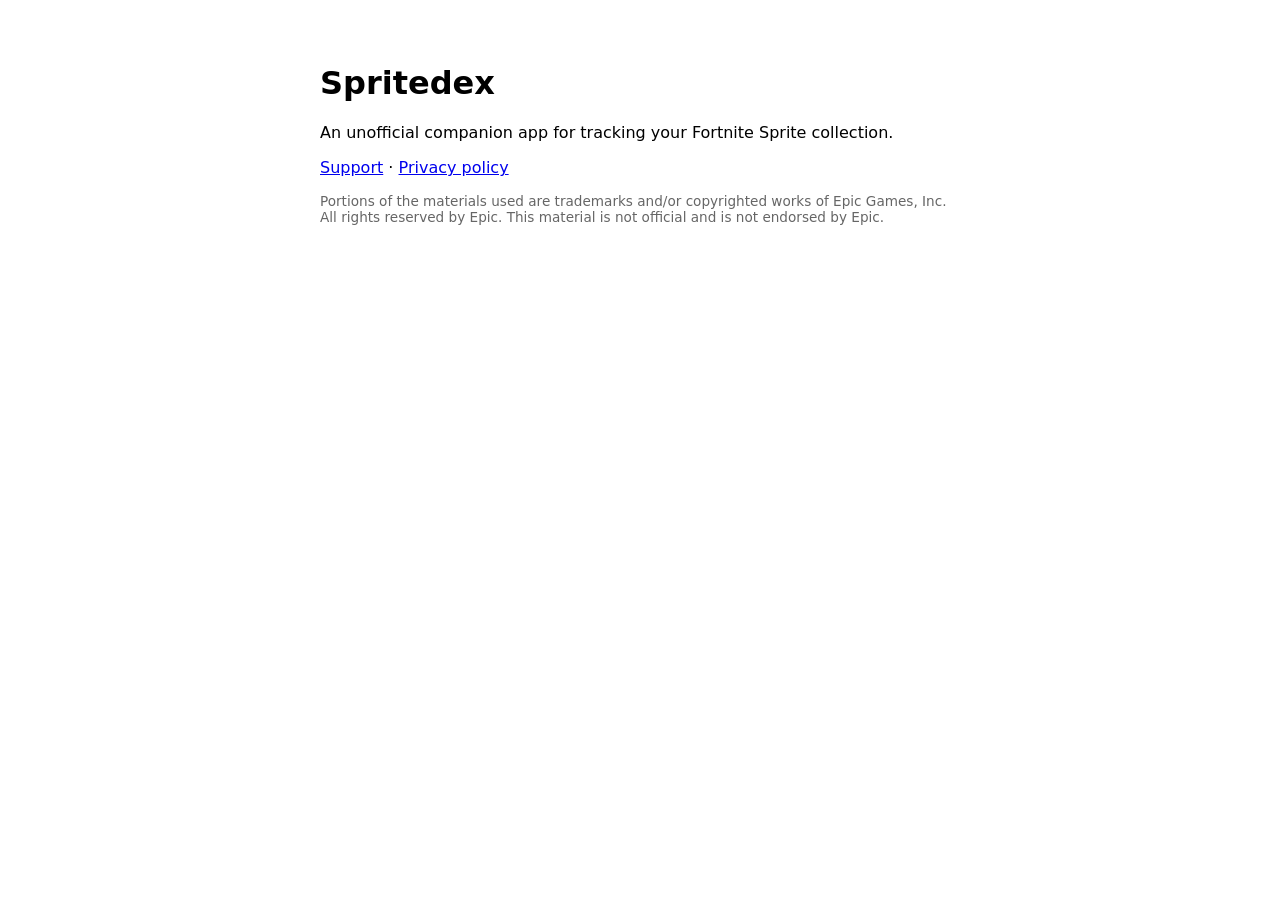
==== index.html @ 73707b05 "Spritedex support and privacy pages" ====
<!doctype html><html lang="en"><head><meta charset="utf-8"><title>Spritedex</title>
<meta name="viewport" content="width=device-width, initial-scale=1"></head>
<body style="font-family:-apple-system,system-ui;max-width:640px;margin:4rem auto;padding:0 1rem">
<h1>Spritedex</h1>
<p>An unofficial companion app for tracking your Fortnite Sprite collection.</p>
<p><a href="support.html">Support</a> · <a href="privacy.html">Privacy policy</a></p>
<p style="color:#666;font-size:.85rem">Portions of the materials used are trademarks and/or
copyrighted works of Epic Games, Inc. All rights reserved by Epic. This material is not
official and is not endorsed by Epic.</p>
</body></html>
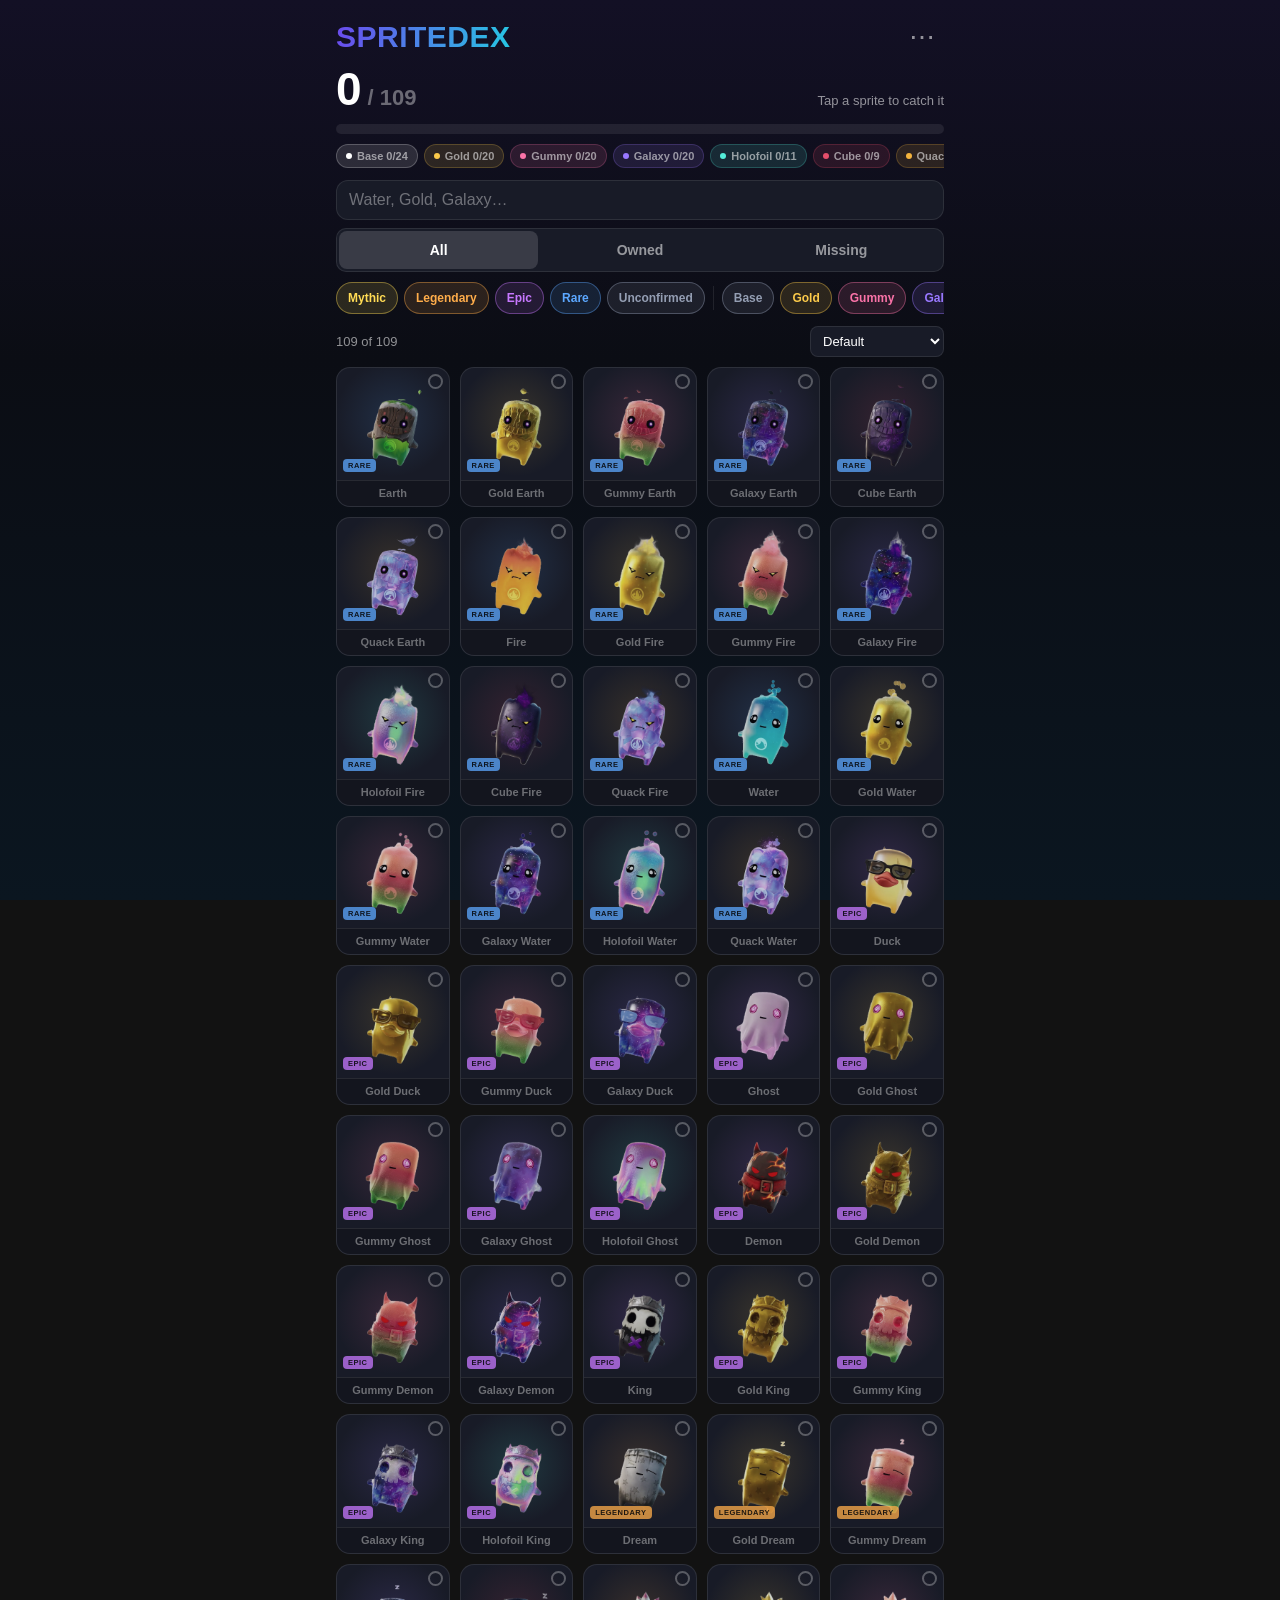
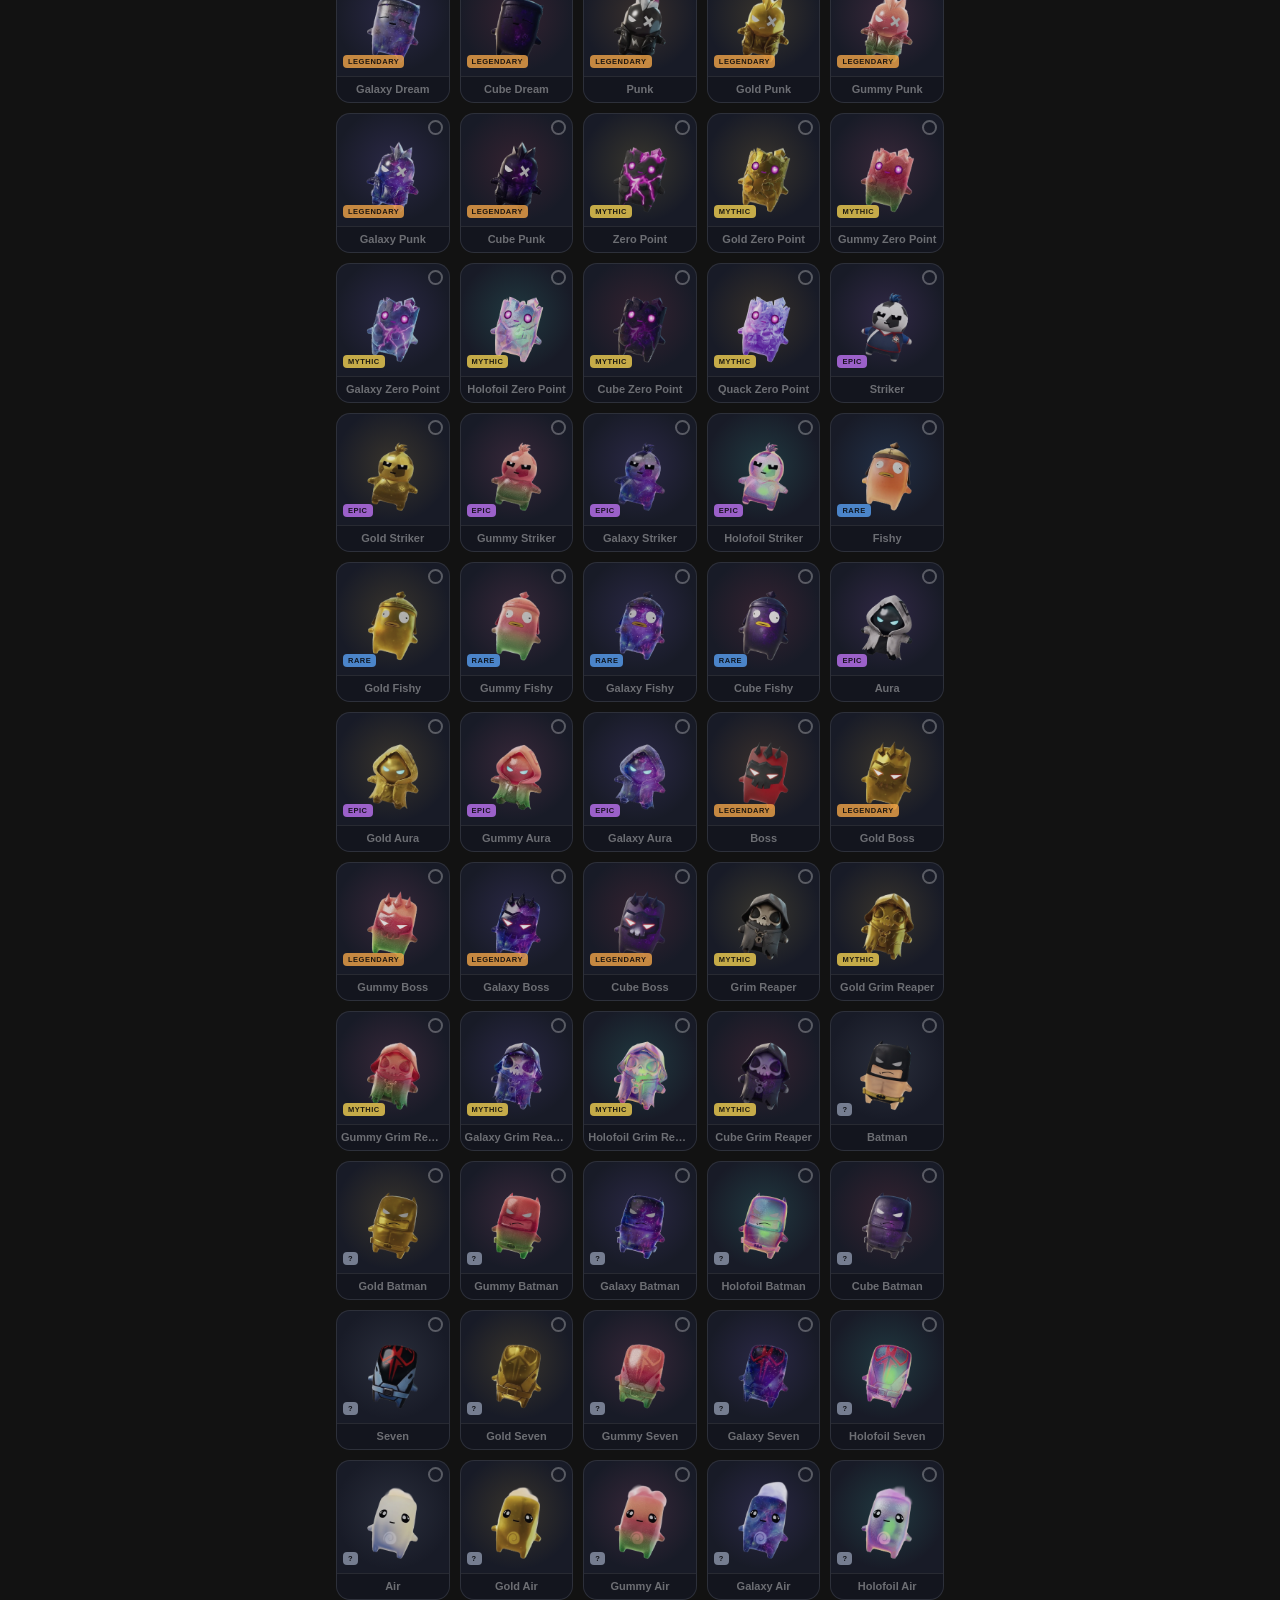
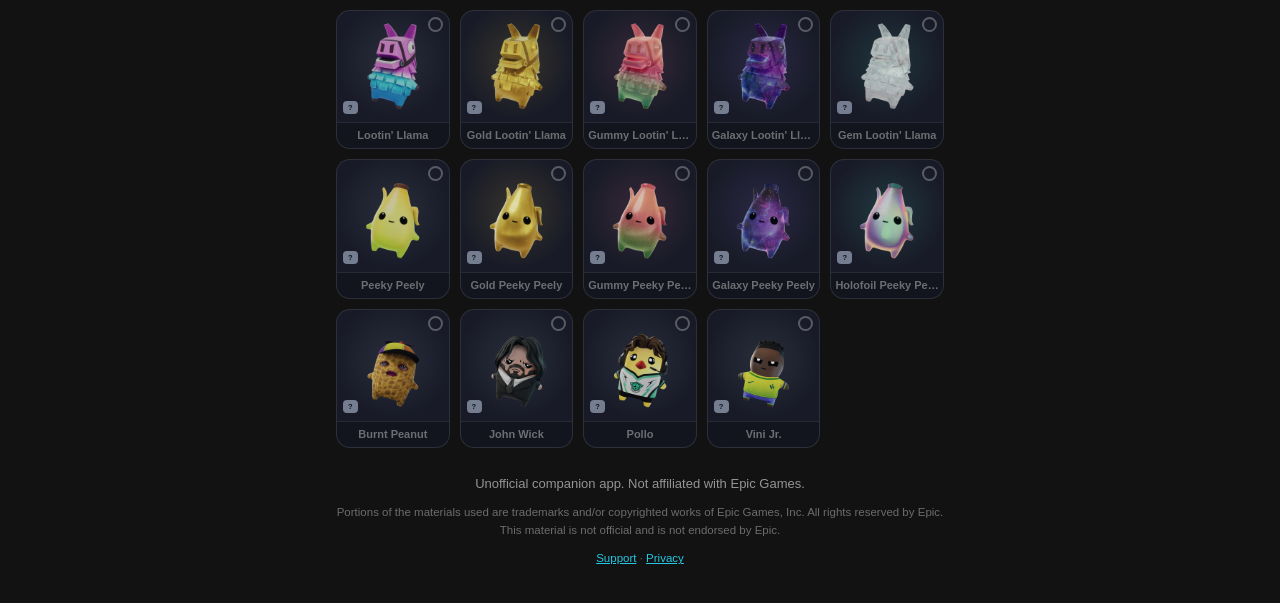
==== commit acd8291e: "deploy: 202608051106-b52d05c" ====
--- a/index.html
+++ b/index.html
@@ -1,10 +1,97 @@
-<!doctype html><html lang="en"><head><meta charset="utf-8"><title>Spritedex</title>
-<meta name="viewport" content="width=device-width, initial-scale=1"></head>
-<body style="font-family:-apple-system,system-ui;max-width:640px;margin:4rem auto;padding:0 1rem">
-<h1>Spritedex</h1>
-<p>An unofficial companion app for tracking your Fortnite Sprite collection.</p>
-<p><a href="support.html">Support</a> · <a href="privacy.html">Privacy policy</a></p>
-<p style="color:#666;font-size:.85rem">Portions of the materials used are trademarks and/or
-copyrighted works of Epic Games, Inc. All rights reserved by Epic. This material is not
-official and is not endorsed by Epic.</p>
-</body></html>
+<!doctype html>
+<html lang="en">
+<head>
+<meta charset="utf-8">
+<meta name="viewport" content="width=device-width, initial-scale=1, viewport-fit=cover">
+<title>Spritedex — Fortnite Sprite tracker</title>
+<meta name="description" content="Track every Fortnite Sprite and variant. Free, unofficial, works offline, no account needed.">
+<meta name="theme-color" content="#0b0d14">
+<link rel="manifest" href="manifest.webmanifest">
+<link rel="icon" href="assets/icon.png">
+<link rel="apple-touch-icon" href="assets/icon.png">
+<link rel="stylesheet" href="css/app.css">
+</head>
+<body>
+<main id="app">
+  <header class="top">
+    <h1 class="wordmark">SPRITEDEX</h1>
+    <button id="menuBtn" class="iconbtn" aria-label="Menu">⋯</button>
+  </header>
+
+  <section class="hero" aria-live="polite">
+    <div class="count-row">
+      <span id="ownedCount" class="count">0</span>
+      <span id="totalCount" class="count-total">/ 0</span>
+      <span id="milestone" class="milestone"></span>
+    </div>
+    <div class="bar"><div id="barFill" class="bar-fill"></div></div>
+    <div id="tierChips" class="tier-chips" role="list"></div>
+  </section>
+
+  <section class="filters">
+    <div class="searchbox">
+      <input id="search" type="search" placeholder="Water, Gold, Galaxy…"
+             autocomplete="off" autocapitalize="none" aria-label="Search sprites">
+    </div>
+    <div class="segmented" role="tablist" aria-label="Collection filter">
+      <button data-ownership="all" class="on" role="tab" aria-selected="true">All</button>
+      <button data-ownership="owned" role="tab" aria-selected="false">Owned</button>
+      <button data-ownership="missing" role="tab" aria-selected="false">Missing</button>
+    </div>
+    <div id="chipRow" class="chip-row"></div>
+    <div class="meta-row">
+      <span id="resultCount" class="result-count"></span>
+      <span class="spacer"></span>
+      <select id="sort" aria-label="Sort order">
+        <option value="standard">Default</option>
+        <option value="nameAsc">Name (A–Z)</option>
+        <option value="nameDesc">Name (Z–A)</option>
+        <option value="rarityDesc">Rarity (high first)</option>
+        <option value="rarityAsc">Rarity (low first)</option>
+        <option value="tier">Variant tier</option>
+      </select>
+      <button id="clearFilters" class="linkbtn" hidden>Clear</button>
+    </div>
+  </section>
+
+  <p id="storageWarning" class="banner" hidden>
+    Your browser is blocking storage (private browsing?), so catches won't survive
+    closing this tab. Export a share code from the ⋯ menu to keep them.
+  </p>
+
+  <section id="grid" class="grid" aria-label="Sprite collection"></section>
+
+  <footer class="foot">
+    <p>Unofficial companion app. Not affiliated with Epic Games.</p>
+    <p class="fine">Portions of the materials used are trademarks and/or copyrighted works
+    of Epic Games, Inc. All rights reserved by Epic. This material is not official and is
+    not endorsed by Epic.</p>
+    <p class="fine"><a href="support.html">Support</a> · <a href="privacy.html">Privacy</a></p>
+  </footer>
+</main>
+
+<dialog id="menu" class="sheet">
+  <h2>Your dex</h2>
+  <p class="fine">Catches are saved on this device automatically. To move them to
+  another device, copy your share code there.</p>
+  <div class="sheet-row">
+    <button id="exportBtn">Copy share code</button>
+    <output id="exportOut" class="code"></output>
+  </div>
+  <div class="sheet-row">
+    <input id="importIn" placeholder="Paste a share code…" autocomplete="off" autocapitalize="none">
+    <button id="importBtn">Import</button>
+    <span id="importMsg" class="fine" role="status"></span>
+  </div>
+  <div class="sheet-row danger-row">
+    <button id="resetBtn" class="danger">Delete all my catches</button>
+  </div>
+  <p class="fine">Spritedex is free fan content under
+  <a href="https://legal.epicgames.com/epicgames/fan-art-policy" rel="noopener">Epic's Fan Content Policy</a>.
+  No ads, no accounts, no tracking.</p>
+  <button id="closeMenu" class="linkbtn">Close</button>
+</dialog>
+
+<script type="module" src="js/app.js"></script>
+</body>
+</html>
--- a/css/app.css
+++ b/css/app.css
@@ -0,0 +1,261 @@
+/* Spritedex — mobile-first port of the app's dark dex design (D-16/D-20). */
+
+:root {
+  --surface: #0b0d14;
+  --raised: #181b27;
+  --hairline: rgba(255, 255, 255, .09);
+  --ink: #fff;
+  --dim: rgba(255, 255, 255, .55);
+  --faint: rgba(255, 255, 255, .38);
+  --brand-a: #6b4aed;
+  --brand-b: #26c7e3;
+  --brand-c: #fa73a8;
+  --rare: #5ca8ff;
+  --epic: #c778ff;
+  --legendary: #ffad4a;
+  --mythic: #ffdb54;
+  --unknown: #949eb3;
+  --gold: #fac94a;
+  --gummy: #fa73a8;
+  --galaxy: #9978ff;
+  --holofoil: #54edd9;
+  --cube: #e64f6b;
+  --quack: #f2b33d;
+  --gem: #43d9c4;
+  --special: #8c9eff;
+}
+
+* { box-sizing: border-box; }
+html { color-scheme: dark; }
+
+body {
+  margin: 0;
+  background:
+    linear-gradient(180deg, #131025 0%, var(--surface) 40%, #0b1620 100%) fixed;
+  color: var(--ink);
+  font-family: -apple-system, BlinkMacSystemFont, "SF Pro Rounded", "Segoe UI",
+    Roboto, sans-serif;
+  -webkit-tap-highlight-color: transparent;
+}
+
+#app {
+  max-width: 640px;
+  margin: 0 auto;
+  padding: max(12px, env(safe-area-inset-top)) 16px calc(24px + env(safe-area-inset-bottom));
+}
+
+/* --- Header + hero --------------------------------------------------------- */
+
+.top { display: flex; align-items: center; justify-content: space-between; }
+
+.wordmark {
+  margin: 8px 0;
+  font-size: 30px;
+  font-weight: 900;
+  letter-spacing: .5px;
+  background: linear-gradient(100deg, var(--brand-a), var(--brand-b));
+  -webkit-background-clip: text;
+  background-clip: text;
+  color: transparent;
+}
+
+.iconbtn {
+  background: none; border: 0; color: var(--dim);
+  font-size: 26px; line-height: 1;
+  min-width: 44px; min-height: 44px; cursor: pointer;
+}
+
+.count-row { display: flex; align-items: baseline; gap: 6px; }
+.count { font-size: 46px; font-weight: 900; font-variant-numeric: tabular-nums; }
+.count-total { font-size: 22px; font-weight: 700; color: var(--faint); }
+.milestone { margin-left: auto; font-size: 13px; color: var(--dim); text-align: right; }
+
+.bar {
+  height: 10px; border-radius: 99px;
+  background: rgba(255, 255, 255, .08);
+  overflow: hidden; margin: 8px 0 10px;
+}
+.bar-fill {
+  height: 100%; width: 0; border-radius: 99px;
+  background: linear-gradient(90deg, var(--brand-b), var(--brand-a), var(--brand-c));
+  box-shadow: 0 0 12px rgba(107, 74, 237, .6);
+  transition: width .45s cubic-bezier(.22, 1, .36, 1);
+}
+
+.tier-chips { display: flex; gap: 6px; overflow-x: auto; padding-bottom: 4px; scrollbar-width: none; }
+.tier-chips::-webkit-scrollbar { display: none; }
+.tier-chip {
+  flex: 0 0 auto;
+  display: inline-flex; align-items: center; gap: 5px;
+  font-size: 11px; font-weight: 700; font-variant-numeric: tabular-nums;
+  color: var(--dim);
+  padding: 5px 9px; border-radius: 99px;
+  background: color-mix(in srgb, var(--chip, #fff) 12%, transparent);
+  border: 1px solid color-mix(in srgb, var(--chip, #fff) 22%, transparent);
+  white-space: nowrap;
+}
+.tier-chip.done { color: var(--ink); border-color: color-mix(in srgb, var(--chip) 70%, transparent); }
+.tier-chip .dot { width: 6px; height: 6px; border-radius: 50%; background: var(--chip, #fff); }
+
+/* --- Filters --------------------------------------------------------------- */
+
+.filters { display: grid; gap: 8px; margin-top: 8px; }
+
+.searchbox input {
+  width: 100%; font-size: 16px;
+  padding: 10px 12px;
+  color: var(--ink); background: var(--raised);
+  border: 1px solid var(--hairline); border-radius: 12px;
+}
+.searchbox input::placeholder { color: var(--faint); }
+
+.segmented {
+  display: grid; grid-template-columns: 1fr 1fr 1fr;
+  background: var(--raised); border: 1px solid var(--hairline);
+  border-radius: 10px; padding: 2px; gap: 2px;
+}
+.segmented button {
+  border: 0; border-radius: 8px; padding: 8px 0;
+  background: none; color: var(--dim);
+  font-size: 14px; font-weight: 600; cursor: pointer; min-height: 38px;
+}
+.segmented button.on { background: rgba(255, 255, 255, .14); color: var(--ink); }
+
+.chip-row { display: flex; gap: 6px; overflow-x: auto; padding: 2px 0 4px; scrollbar-width: none; }
+.chip-row::-webkit-scrollbar { display: none; }
+.chip {
+  flex: 0 0 auto;
+  font-size: 12px; font-weight: 800;
+  padding: 6px 11px; border-radius: 99px;
+  color: var(--chip); cursor: pointer;
+  background: color-mix(in srgb, var(--chip) 13%, transparent);
+  border: 1px solid color-mix(in srgb, var(--chip) 40%, transparent);
+  min-height: 32px;
+}
+.chip.on { background: var(--chip); color: rgba(0, 0, 0, .85); border-color: transparent; }
+.chip-divider { flex: 0 0 1px; background: var(--hairline); margin: 4px 2px; }
+
+.meta-row { display: flex; align-items: center; gap: 10px; }
+.result-count { font-size: 13px; color: var(--dim); font-variant-numeric: tabular-nums; }
+.spacer { flex: 1; }
+.meta-row select {
+  background: var(--raised); color: var(--ink);
+  border: 1px solid var(--hairline); border-radius: 8px;
+  font-size: 13px; padding: 6px 8px;
+}
+.linkbtn { background: none; border: 0; color: var(--brand-b); font-size: 13px; cursor: pointer; min-height: 32px; }
+
+.banner {
+  background: rgba(230, 79, 107, .14);
+  border: 1px solid rgba(230, 79, 107, .4);
+  border-radius: 12px; padding: 10px 12px;
+  font-size: 13px; color: var(--ink);
+}
+
+/* --- Grid ------------------------------------------------------------------ */
+
+.grid {
+  margin-top: 10px;
+  display: grid;
+  grid-template-columns: repeat(3, 1fr);
+  gap: 10px;
+}
+@media (min-width: 480px) { .grid { grid-template-columns: repeat(4, 1fr); } }
+@media (min-width: 640px) { .grid { grid-template-columns: repeat(5, 1fr); } }
+
+.tile {
+  position: relative;
+  border: 1px solid var(--hairline);
+  border-radius: 14px;
+  background: var(--raised);
+  overflow: hidden;
+  cursor: pointer;
+  padding: 0;
+  text-align: center;
+  color: var(--ink);
+  transition: box-shadow .25s, border-color .25s, transform .15s;
+}
+.tile:active { transform: scale(.96); }
+
+.tile .art {
+  aspect-ratio: 1;
+  display: grid; place-items: center;
+  background: radial-gradient(circle at 50% 45%,
+    color-mix(in srgb, var(--tint) 14%, transparent), transparent 70%);
+}
+.tile img {
+  width: 82%; height: 82%; object-fit: contain;
+  filter: saturate(.72) opacity(.85);
+  transition: filter .25s;
+}
+.tile .ribbon {
+  position: absolute; left: 6px; bottom: 34px;
+  font-size: 7.5px; font-weight: 900; letter-spacing: .5px;
+  padding: 2px 5px; border-radius: 4px;
+  background: var(--rtint); color: rgba(0, 0, 0, .88);
+  opacity: .75;
+}
+.tile .ring {
+  position: absolute; top: 6px; right: 6px;
+  width: 15px; height: 15px; border-radius: 50%;
+  border: 2px solid rgba(255, 255, 255, .28);
+}
+.tile .name {
+  display: block;
+  font-size: 11px; font-weight: 600;
+  color: var(--faint);
+  padding: 6px 4px 7px;
+  background: rgba(0, 0, 0, .22);
+  border-top: 1px solid var(--hairline);
+  overflow: hidden; text-overflow: ellipsis; white-space: nowrap;
+}
+
+.tile.owned { border-color: color-mix(in srgb, var(--tint) 90%, transparent); box-shadow: 0 3px 14px color-mix(in srgb, var(--tint) 35%, transparent); }
+.tile.owned img { filter: none; }
+.tile.owned .ribbon { opacity: 1; }
+.tile.owned .ring { border-color: transparent; background: var(--tint); }
+.tile.owned .ring::after {
+  content: "✓"; display: grid; place-items: center;
+  font-size: 11px; font-weight: 900; color: rgba(0, 0, 0, .78);
+  width: 100%; height: 100%;
+}
+.tile.owned .name { color: var(--ink); }
+
+.empty {
+  grid-column: 1 / -1;
+  text-align: center; color: var(--dim);
+  padding: 32px 12px; font-size: 14px;
+}
+
+/* --- Footer + sheet -------------------------------------------------------- */
+
+.foot { margin-top: 28px; text-align: center; color: var(--dim); font-size: 13px; }
+.fine { color: var(--faint); font-size: 11.5px; line-height: 1.5; }
+.fine a { color: var(--brand-b); }
+
+.sheet {
+  background: var(--raised); color: var(--ink);
+  border: 1px solid var(--hairline); border-radius: 18px;
+  width: min(92vw, 420px);
+  padding: 20px;
+}
+.sheet::backdrop { background: rgba(0, 0, 0, .6); }
+.sheet h2 { margin: 0 0 4px; font-size: 20px; }
+.sheet-row { display: flex; flex-wrap: wrap; gap: 8px; align-items: center; margin: 12px 0; }
+.sheet-row input {
+  flex: 1; min-width: 0; font-size: 14px;
+  background: var(--surface); color: var(--ink);
+  border: 1px solid var(--hairline); border-radius: 8px; padding: 8px 10px;
+}
+.sheet button {
+  background: rgba(255, 255, 255, .12); color: var(--ink);
+  border: 1px solid var(--hairline); border-radius: 9px;
+  font-size: 14px; font-weight: 600; padding: 8px 12px;
+  cursor: pointer; min-height: 40px;
+}
+.sheet button.danger { background: rgba(230, 79, 107, .18); border-color: rgba(230, 79, 107, .5); color: #ff8fa3; }
+.code { font-family: ui-monospace, monospace; font-size: 11px; word-break: break-all; color: var(--dim); }
+
+@media (prefers-reduced-motion: reduce) {
+  * { transition: none !important; }
+}
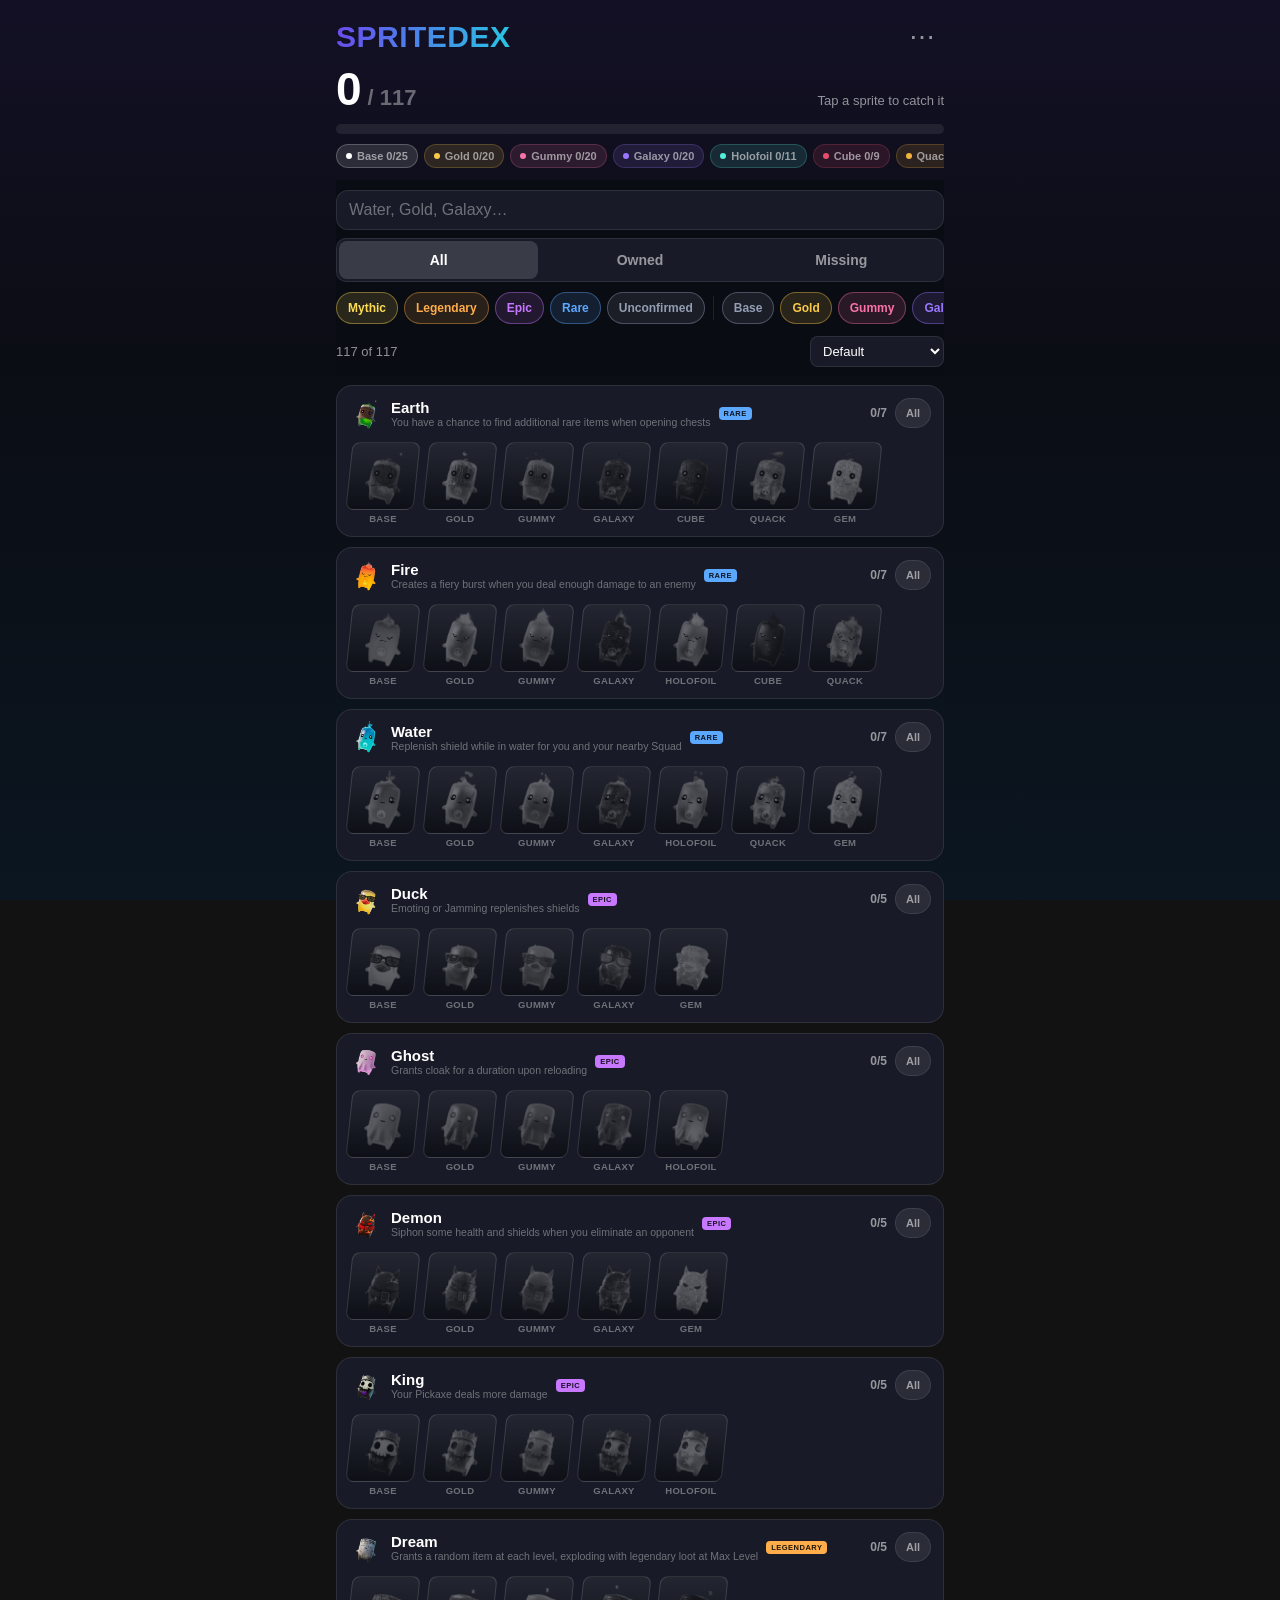
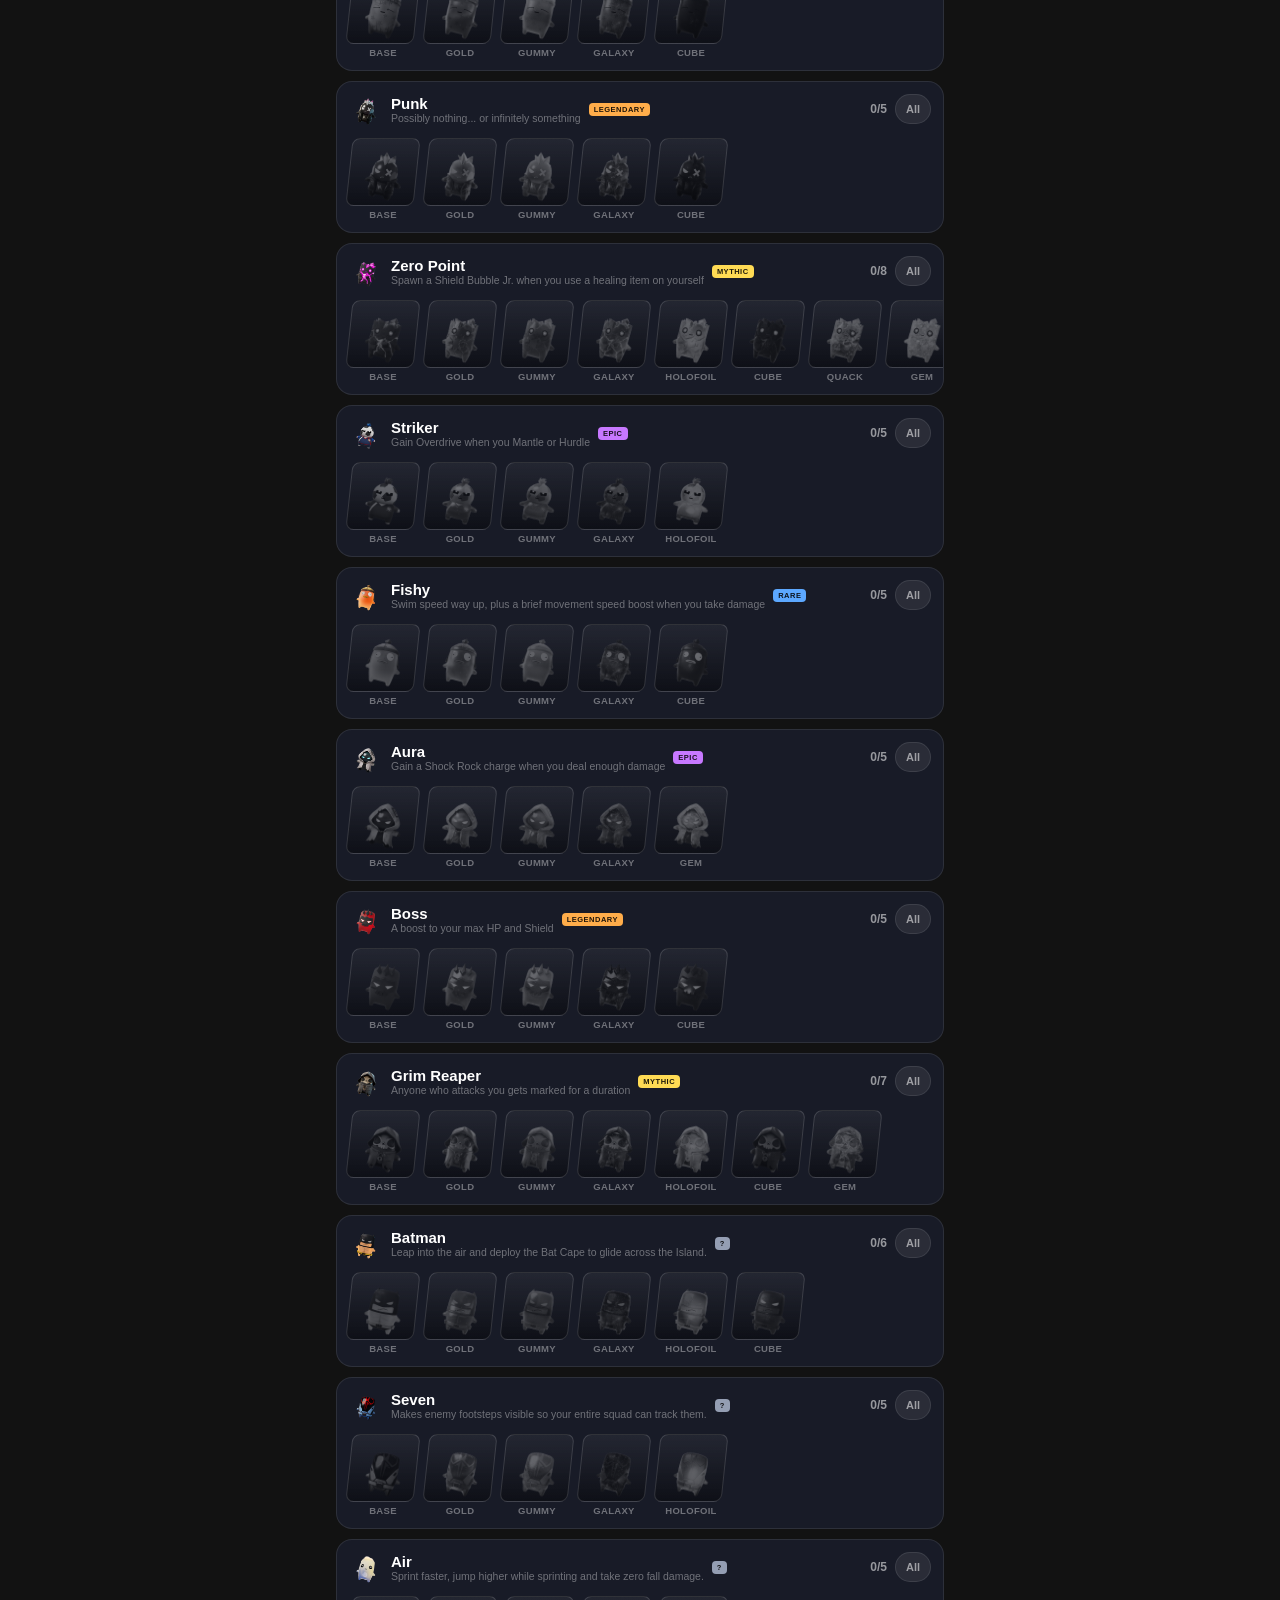
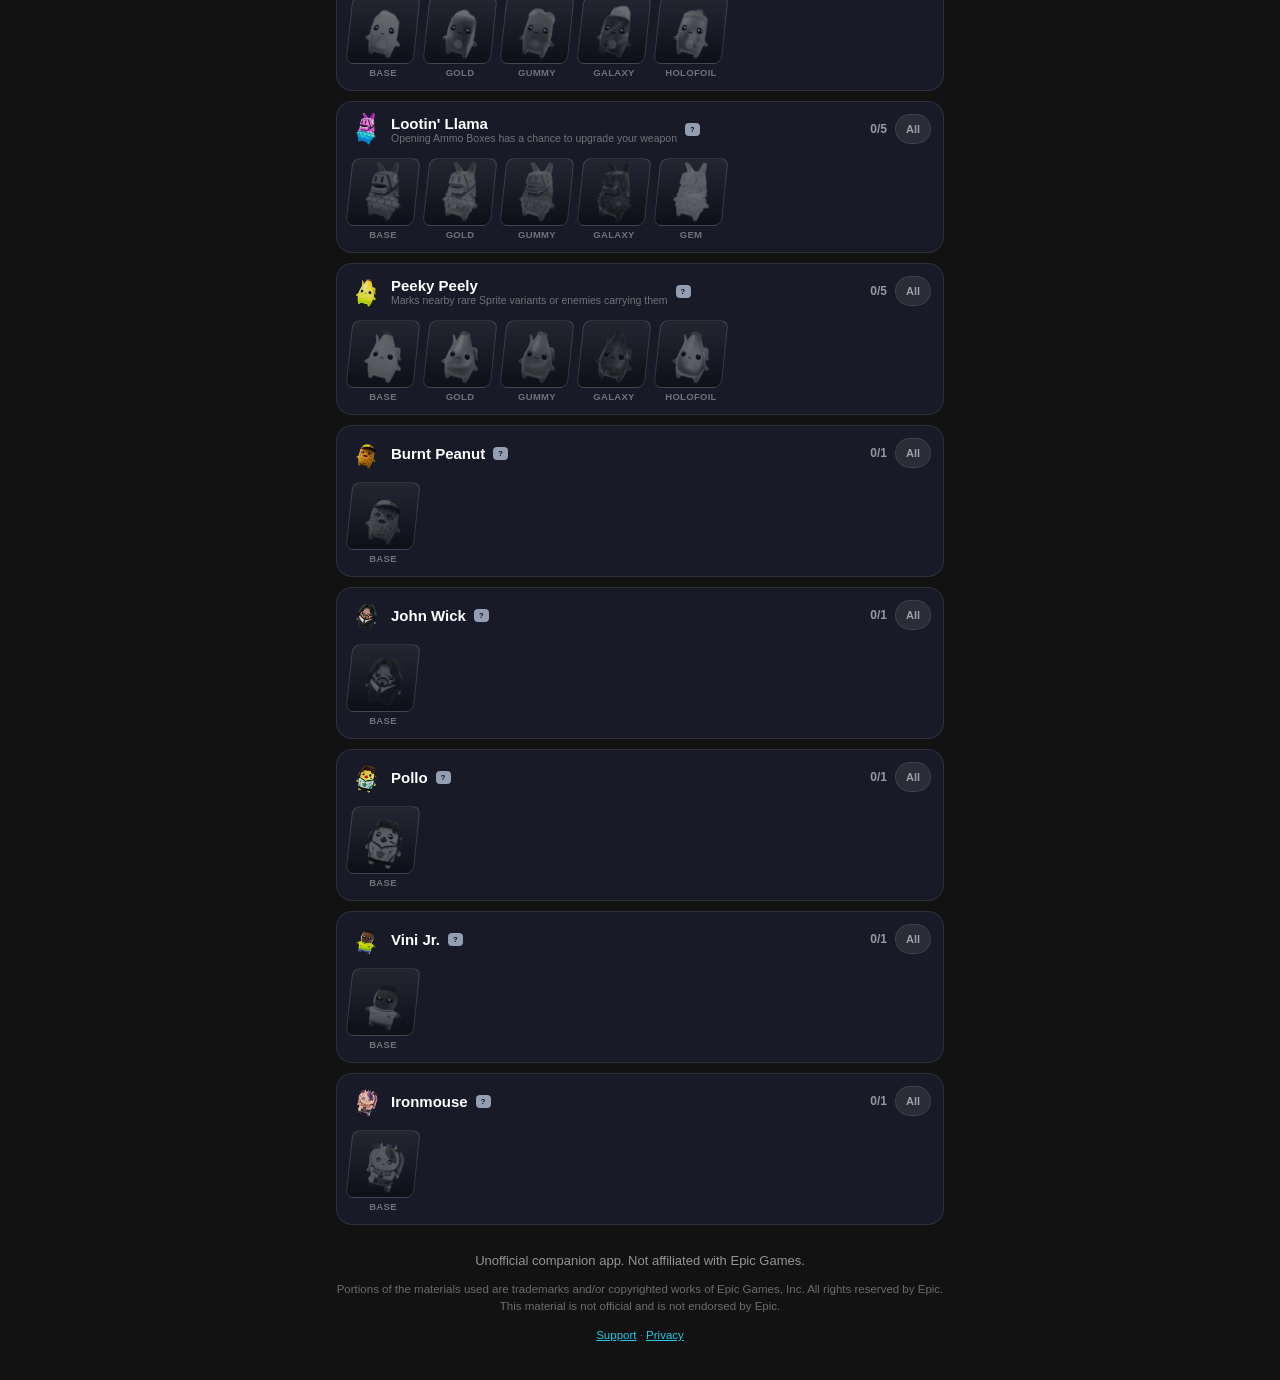
==== commit 6b707123: "deploy: 202608081153-5a76aeb" ====
--- a/index.html
+++ b/index.html
@@ -48,7 +48,6 @@
         <option value="nameDesc">Name (Z–A)</option>
         <option value="rarityDesc">Rarity (high first)</option>
         <option value="rarityAsc">Rarity (low first)</option>
-        <option value="tier">Variant tier</option>
       </select>
       <button id="clearFilters" class="linkbtn" hidden>Clear</button>
     </div>
@@ -59,7 +58,7 @@
     closing this tab. Export a share code from the ⋯ menu to keep them.
   </p>
 
-  <section id="grid" class="grid" aria-label="Sprite collection"></section>
+  <section id="groups" class="groups" aria-label="Sprite collection"></section>
 
   <footer class="foot">
     <p>Unofficial companion app. Not affiliated with Epic Games.</p>
@@ -86,6 +85,8 @@
   <div class="sheet-row danger-row">
     <button id="resetBtn" class="danger">Delete all my catches</button>
   </div>
+  <h3 class="fine-h">Variant tiers</h3>
+  <div id="tierLegend" class="legend"></div>
   <p class="fine">Spritedex is free fan content under
   <a href="https://legal.epicgames.com/epicgames/fan-art-policy" rel="noopener">Epic's Fan Content Policy</a>.
   No ads, no accounts, no tracking.</p>
--- a/css/app.css
+++ b/css/app.css
@@ -21,7 +21,7 @@
   --holofoil: #54edd9;
   --cube: #e64f6b;
   --quack: #f2b33d;
-  --gem: #43d9c4;
+  --gem: #8fb8e8;
   --special: #8c9eff;
 }
 
@@ -99,7 +99,13 @@
 
 /* --- Filters --------------------------------------------------------------- */
 
-.filters { display: grid; gap: 8px; margin-top: 8px; }
+.filters {
+  display: grid; gap: 8px; margin-top: 8px;
+  position: sticky; top: 0; z-index: 30;
+  padding: 10px 0 8px;
+  background: color-mix(in srgb, var(--surface) 88%, transparent);
+  -webkit-backdrop-filter: blur(8px); backdrop-filter: blur(8px);
+}
 
 .searchbox input {
   width: 100%; font-size: 16px;
@@ -152,80 +158,110 @@
   font-size: 13px; color: var(--ink);
 }
 
-/* --- Grid ------------------------------------------------------------------ */
-
-.grid {
-  margin-top: 10px;
-  display: grid;
-  grid-template-columns: repeat(3, 1fr);
-  gap: 10px;
-}
-@media (min-width: 480px) { .grid { grid-template-columns: repeat(4, 1fr); } }
-@media (min-width: 640px) { .grid { grid-template-columns: repeat(5, 1fr); } }
-
-.tile {
-  position: relative;
+/* --- Sprite rows ----------------------------------------------------------- */
+
+.groups { margin-top: 10px; display: grid; gap: 10px; }
+
+.srow {
   border: 1px solid var(--hairline);
-  border-radius: 14px;
+  border-radius: 16px;
   background: var(--raised);
+  padding: 10px 0 6px;
   overflow: hidden;
-  cursor: pointer;
-  padding: 0;
-  text-align: center;
-  color: var(--ink);
-  transition: box-shadow .25s, border-color .25s, transform .15s;
-}
-.tile:active { transform: scale(.96); }
-
-.tile .art {
-  aspect-ratio: 1;
-  display: grid; place-items: center;
-  background: radial-gradient(circle at 50% 45%,
-    color-mix(in srgb, var(--tint) 14%, transparent), transparent 70%);
-}
-.tile img {
-  width: 82%; height: 82%; object-fit: contain;
-  filter: saturate(.72) opacity(.85);
-  transition: filter .25s;
-}
-.tile .ribbon {
-  position: absolute; left: 6px; bottom: 34px;
+}
+.srow.full { border-color: color-mix(in srgb, var(--rtint) 55%, transparent); }
+
+.srow-head {
+  display: flex; align-items: center; gap: 8px;
+  padding: 0 12px;
+  min-width: 0;
+}
+.srow-hero { width: 34px; height: 34px; object-fit: contain; flex: none; }
+.srow-title { min-width: 0; display: flex; flex-direction: column; }
+.srow-name { font-size: 15px; font-weight: 800; white-space: nowrap; overflow: hidden; text-overflow: ellipsis; }
+.srow-power {
+  font-size: 10.5px; color: var(--faint);
+  white-space: nowrap; overflow: hidden; text-overflow: ellipsis;
+}
+.srow-rarity {
+  flex: none;
   font-size: 7.5px; font-weight: 900; letter-spacing: .5px;
   padding: 2px 5px; border-radius: 4px;
-  background: var(--rtint); color: rgba(0, 0, 0, .88);
-  opacity: .75;
-}
-.tile .ring {
-  position: absolute; top: 6px; right: 6px;
-  width: 15px; height: 15px; border-radius: 50%;
-  border: 2px solid rgba(255, 255, 255, .28);
-}
-.tile .name {
-  display: block;
-  font-size: 11px; font-weight: 600;
-  color: var(--faint);
-  padding: 6px 4px 7px;
-  background: rgba(0, 0, 0, .22);
-  border-top: 1px solid var(--hairline);
-  overflow: hidden; text-overflow: ellipsis; white-space: nowrap;
-}
-
-.tile.owned { border-color: color-mix(in srgb, var(--tint) 90%, transparent); box-shadow: 0 3px 14px color-mix(in srgb, var(--tint) 35%, transparent); }
-.tile.owned img { filter: none; }
-.tile.owned .ribbon { opacity: 1; }
-.tile.owned .ring { border-color: transparent; background: var(--tint); }
-.tile.owned .ring::after {
-  content: "✓"; display: grid; place-items: center;
-  font-size: 11px; font-weight: 900; color: rgba(0, 0, 0, .78);
-  width: 100%; height: 100%;
-}
-.tile.owned .name { color: var(--ink); }
+  background: var(--rtint); color: rgba(0,0,0,.88);
+}
+.srow-count {
+  flex: none; margin-left: auto;
+  font-size: 12px; font-weight: 700; font-variant-numeric: tabular-nums;
+  color: var(--dim);
+}
+.srow-all {
+  flex: none;
+  font-size: 11px; font-weight: 800;
+  padding: 5px 10px; min-height: 30px;
+  border-radius: 99px; border: 1px solid var(--hairline);
+  background: rgba(255,255,255,.08); color: var(--dim); cursor: pointer;
+}
+.srow.full .srow-all { background: var(--rtint); border-color: transparent; color: rgba(0,0,0,.85); }
+
+/* Horizontally scrolling variant tiles — the collection itself. */
+.vt-row {
+  display: flex; gap: 9px;
+  margin-top: 8px; padding: 4px 12px 6px;
+  overflow-x: auto; -webkit-overflow-scrolling: touch; scrollbar-width: none;
+}
+.vt-row::-webkit-scrollbar { display: none; }
+
+.vt-col { flex: none; display: flex; flex-direction: column; align-items: center; gap: 3px; }
+
+.vt {
+  position: relative;
+  width: 68px; height: 68px;
+  padding: 0; cursor: pointer;
+  border-radius: 8px;
+  transform: skew(-6deg);
+  border: 1.5px solid rgba(255,255,255,.14);
+  background: linear-gradient(180deg, rgba(255,255,255,.05), rgba(0,0,0,.4));
+  transition: transform .1s ease, box-shadow .25s, border-color .25s;
+  overflow: hidden;
+}
+.vt:active { transform: skew(-6deg) scale(.92); }
+.vt-in {
+  position: absolute; inset: 0;
+  transform: skew(6deg) scale(1.08);
+  display: grid; place-items: center;
+}
+.vt-in img {
+  width: 100%; height: 100%; object-fit: contain; padding: 4px;
+  filter: grayscale(1) brightness(.85) opacity(.45);
+  transition: filter .2s;
+}
+.vt.owned {
+  border-color: rgba(255,255,255,.85);
+  background: radial-gradient(120% 100% at 50% 115%,
+    color-mix(in srgb, var(--tint) 35%, #fff) 0,
+    var(--tint) 45%,
+    color-mix(in srgb, var(--tint) 50%, #000) 100%);
+  box-shadow: 0 0 10px color-mix(in srgb, var(--tint) 55%, transparent);
+}
+.vt.owned .vt-in img { filter: drop-shadow(0 1px 2px rgba(0,0,0,.5)); }
+
+.vt-label {
+  font-size: 9.5px; font-weight: 800; letter-spacing: .3px;
+  color: var(--faint); text-transform: uppercase;
+}
+.vt-col:has(.vt.owned) .vt-label { color: var(--ink); }
 
 .empty {
-  grid-column: 1 / -1;
   text-align: center; color: var(--dim);
   padding: 32px 12px; font-size: 14px;
-}
+  border: 1px dashed var(--hairline); border-radius: 16px;
+}
+
+.fine-h { font-size: 12px; margin: 14px 0 4px; color: var(--dim); text-transform: uppercase; letter-spacing: .5px; }
+.legend { display: grid; gap: 5px; }
+.legend-row { display: flex; align-items: center; gap: 7px; font-size: 12px; color: var(--dim); }
+.legend-row b { color: var(--ink); font-size: 12px; }
+.legend-dot { width: 9px; height: 9px; border-radius: 50%; flex: none; }
 
 /* --- Footer + sheet -------------------------------------------------------- */
 
